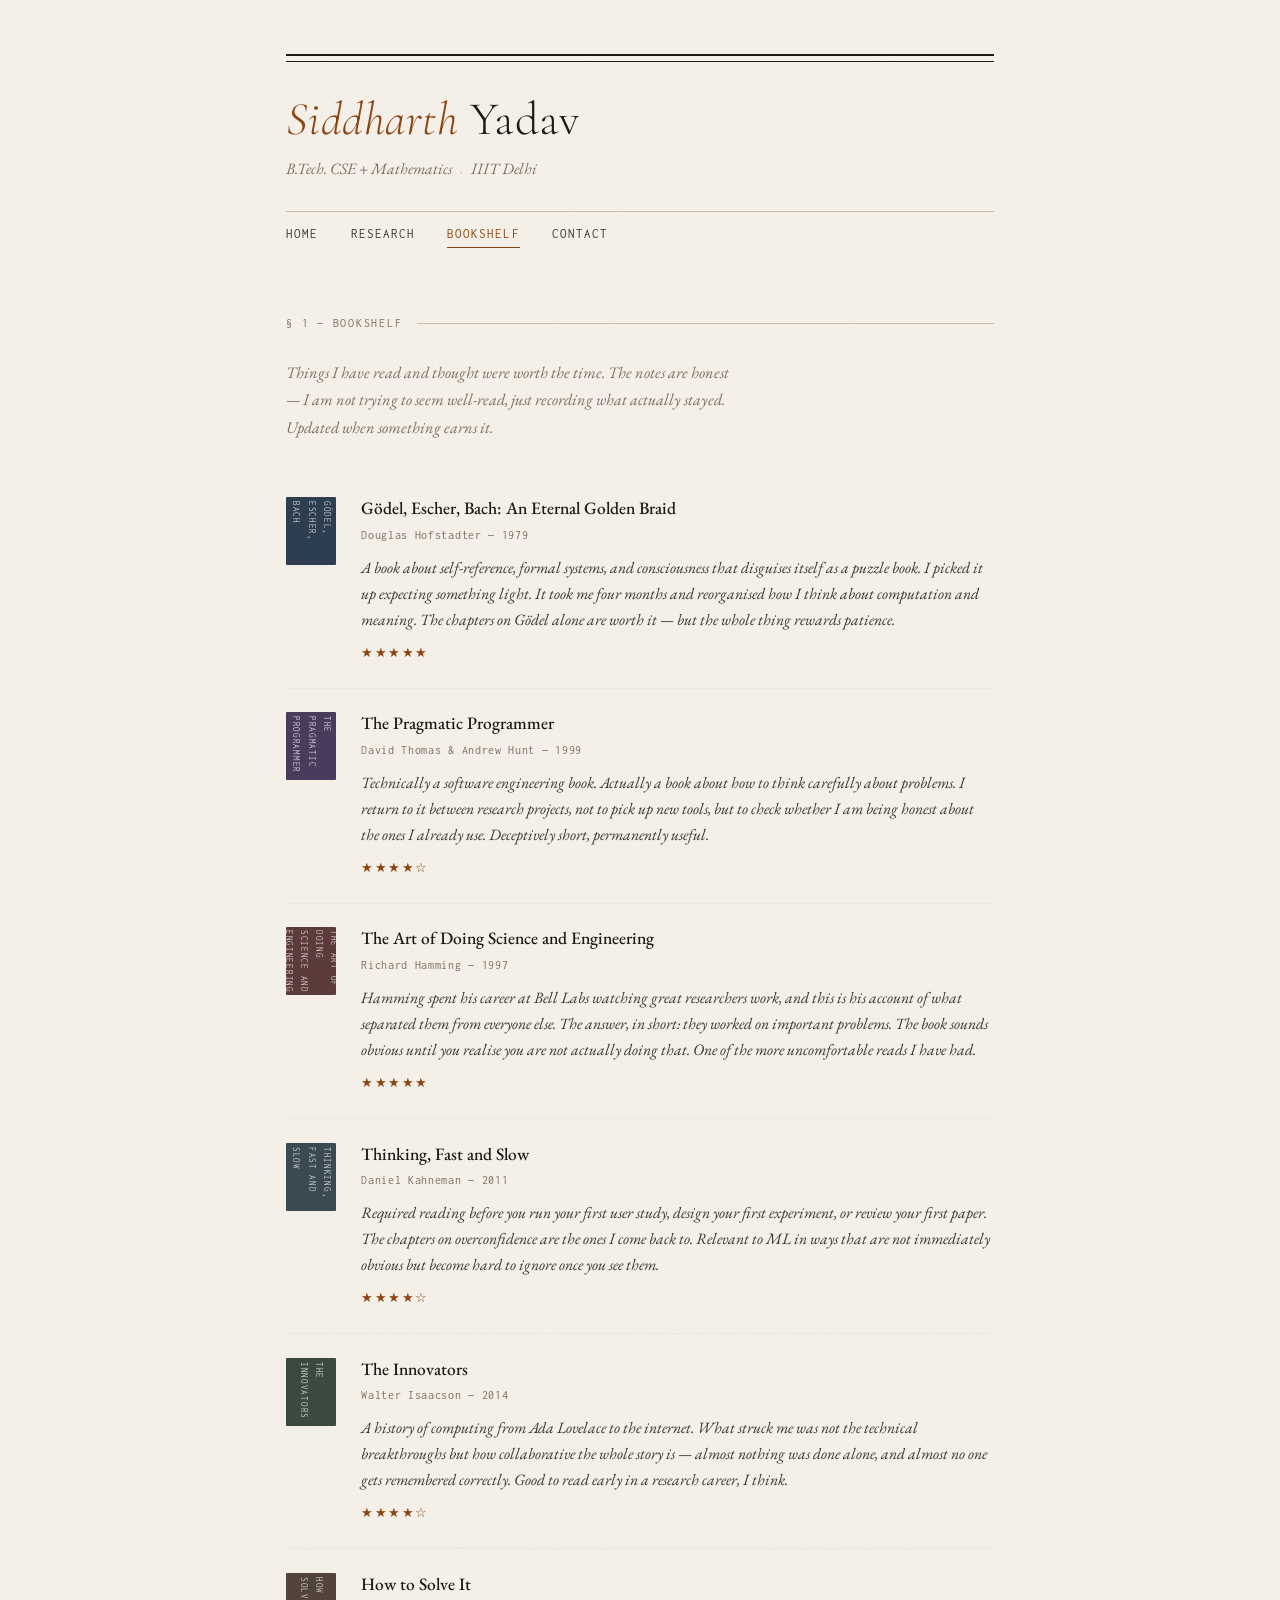
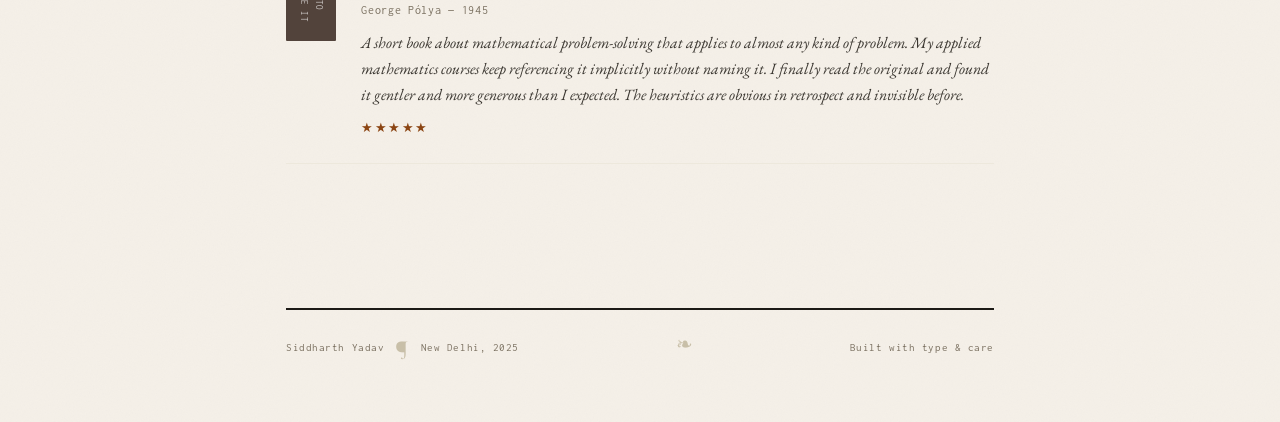
==== bookshelf.html @ 55d3227c "initial commit" ====
<!DOCTYPE html>
<html lang="en">
<head>
  <meta charset="UTF-8" />
  <meta name="viewport" content="width=device-width, initial-scale=1.0" />
  <title>Bookshelf — Siddharth Yadav</title>
  <link rel="stylesheet" href="style.css" />
</head>
<body>
<div class="page">

  <script src="header.js"></script>

  <main>

    <section class="section anim-1">
      <div class="section-label">§ 1 — Bookshelf</div>
      <p class="bookshelf-intro">Things I have read and thought were worth the time. The notes are honest — I am not trying to seem well-read, just recording what actually stayed. Updated when something earns it.</p>

      <ul class="book-list">
        <li class="book-entry">
          <div class="book-spine" style="background:#2c3e50;">Gödel, Escher, Bach</div>
          <div>
            <div class="book-title">Gödel, Escher, Bach: An Eternal Golden Braid</div>
            <div class="book-author">Douglas Hofstadter — 1979</div>
            <div class="book-note">A book about self-reference, formal systems, and consciousness that disguises itself as a puzzle book. I picked it up expecting something light. It took me four months and reorganised how I think about computation and meaning. The chapters on Gödel alone are worth it — but the whole thing rewards patience.</div>
            <div class="book-stars">★★★★★</div>
          </div>
        </li>
        <li class="book-entry">
          <div class="book-spine" style="background:#4a3b5c;">The Pragmatic Programmer</div>
          <div>
            <div class="book-title">The Pragmatic Programmer</div>
            <div class="book-author">David Thomas &amp; Andrew Hunt — 1999</div>
            <div class="book-note">Technically a software engineering book. Actually a book about how to think carefully about problems. I return to it between research projects, not to pick up new tools, but to check whether I am being honest about the ones I already use. Deceptively short, permanently useful.</div>
            <div class="book-stars">★★★★☆</div>
          </div>
        </li>
        <li class="book-entry">
          <div class="book-spine" style="background:#5c3b3b;">The Art of Doing Science and Engineering</div>
          <div>
            <div class="book-title">The Art of Doing Science and Engineering</div>
            <div class="book-author">Richard Hamming — 1997</div>
            <div class="book-note">Hamming spent his career at Bell Labs watching great researchers work, and this is his account of what separated them from everyone else. The answer, in short: they worked on important problems. The book sounds obvious until you realise you are not actually doing that. One of the more uncomfortable reads I have had.</div>
            <div class="book-stars">★★★★★</div>
          </div>
        </li>
        <li class="book-entry">
          <div class="book-spine" style="background:#3b4a52;">Thinking, Fast and Slow</div>
          <div>
            <div class="book-title">Thinking, Fast and Slow</div>
            <div class="book-author">Daniel Kahneman — 2011</div>
            <div class="book-note">Required reading before you run your first user study, design your first experiment, or review your first paper. The chapters on overconfidence are the ones I come back to. Relevant to ML in ways that are not immediately obvious but become hard to ignore once you see them.</div>
            <div class="book-stars">★★★★☆</div>
          </div>
        </li>
        <li class="book-entry">
          <div class="book-spine" style="background:#3b4a3e;">The Innovators</div>
          <div>
            <div class="book-title">The Innovators</div>
            <div class="book-author">Walter Isaacson — 2014</div>
            <div class="book-note">A history of computing from Ada Lovelace to the internet. What struck me was not the technical breakthroughs but how collaborative the whole story is — almost nothing was done alone, and almost no one gets remembered correctly. Good to read early in a research career, I think.</div>
            <div class="book-stars">★★★★☆</div>
          </div>
        </li>
        <li class="book-entry">
          <div class="book-spine" style="background:#52433b;">How to Solve It</div>
          <div>
            <div class="book-title">How to Solve It</div>
            <div class="book-author">George Pólya — 1945</div>
            <div class="book-note">A short book about mathematical problem-solving that applies to almost any kind of problem. My applied mathematics courses keep referencing it implicitly without naming it. I finally read the original and found it gentler and more generous than I expected. The heuristics are obvious in retrospect and invisible before.</div>
            <div class="book-stars">★★★★★</div>
          </div>
        </li>
      </ul>
    </section>

  </main>

  <footer class="site-footer">
    <span>Siddharth Yadav <span class="ornament">¶</span> New Delhi, 2025</span>
    <span class="footer-ornament">❧</span>
    <span>Built with type &amp; care</span>
  </footer>

</div>
</body>
</html>
---- style.css ----
@import url('https://fonts.googleapis.com/css2?family=EB+Garamond:ital,wght@0,400;0,500;0,600;1,400;1,500&family=Cormorant+Garamond:ital,wght@0,300;0,400;0,600;1,300;1,400&family=Inconsolata:wght@400;500&display=swap');

:root {
  --cream:    #f5f0e8;
  --cream-dk: #ede8dc;
  --ink:      #1c1a16;
  --ink-lt:   #3a3630;
  --ink-muted:#7a7060;
  --rule:     #c8bfa8;
  --accent:   #8b4513;
  --serif:    'EB Garamond', Georgia, serif;
  --display:  'Cormorant Garamond', Georgia, serif;
  --mono:     'Inconsolata', monospace;
}

*, *::before, *::after { box-sizing: border-box; margin: 0; padding: 0; }
html { font-size: 18px; scroll-behavior: smooth; }

body {
  background-color: var(--cream);
  color: var(--ink);
  font-family: var(--serif);
  line-height: 1.75;
  background-image: url("data:image/svg+xml,%3Csvg xmlns='http://www.w3.org/2000/svg' width='300' height='300'%3E%3Cfilter id='noise'%3E%3CfeTurbulence type='fractalNoise' baseFrequency='0.75' numOctaves='4' stitchTiles='stitch'/%3E%3CfeColorMatrix type='saturate' values='0'/%3E%3C/filter%3E%3Crect width='300' height='300' filter='url(%23noise)' opacity='0.035'/%3E%3C/svg%3E");
  min-height: 100vh;
}

/* ── LAYOUT ── */
.page { max-width: 780px; margin: 0 auto; padding: 0 2rem; }

.top-rule      { border: none; border-top: 2.5px solid var(--ink); margin: 3rem 0 0; }
.top-rule-thin { border: none; border-top: 1px solid var(--ink); margin: 0.25rem 0 0; }

/* ── SITE HEADER (shared across all pages) ── */
.site-header {
  padding: 1.8rem 0 0;
}
.site-header-inner {
  display: grid;
  grid-template-columns: 1fr auto;
  align-items: start;
  gap: 1.5rem;
  padding-bottom: 1.2rem;
}
.masthead-name {
  font-family: var(--display);
  font-size: 2.6rem;
  font-weight: 300;
  letter-spacing: 0.01em;
  line-height: 1.1;
  text-decoration: none;
  color: var(--ink);
  display: block;
}
.masthead-name em { font-style: italic; color: var(--accent); }
.masthead-tagline { font-size: 0.88rem; color: var(--ink-muted); font-style: italic; margin-top: 0.35rem; }
.masthead-meta {
  font-family: var(--mono);
  font-size: 0.68rem;
  color: var(--ink-muted);
  line-height: 1.9;
  margin-top: 1.1rem;
}

/* Portrait */
.portrait-wrap { display: flex; flex-direction: column; align-items: center; gap: 0.45rem; }
.portrait-box {
  width: 168px; height: 228px;
  border: 1px solid var(--rule);
  overflow: hidden;
  flex-shrink: 0;
}
.portrait-box img { width: 100%; height: 100%; object-fit: cover; display: block; }

/* ── NAV ── */
.site-nav {
  border-top: 1px solid var(--rule);
  padding: 0.6rem 0;
  display: flex;
  gap: 1.8rem;
  flex-wrap: wrap;
  font-family: var(--mono);
  font-size: 0.72rem;
  letter-spacing: 0.08em;
  text-transform: uppercase;
  margin-bottom: 0;
}
.site-nav a { color: var(--ink-lt); text-decoration: none; transition: color 0.2s; }
.site-nav a:hover { color: var(--accent); }
.site-nav a.active { color: var(--accent); border-bottom: 1px solid var(--accent); padding-bottom: 2px; }

/* ── MAIN CONTENT ── */
main { padding: 3rem 0 5rem; }

/* ── SECTION LABEL ── */
.section-label {
  font-family: var(--mono);
  font-size: 0.65rem;
  letter-spacing: 0.15em;
  text-transform: uppercase;
  color: var(--ink-muted);
  margin-bottom: 1.4rem;
  display: flex;
  align-items: center;
  gap: 0.8rem;
}
.section-label::after { content: ''; flex: 1; height: 1px; background: var(--rule); }

.section { padding: 3rem 0 1rem; border-top: 1px solid var(--rule); }
.section:first-child { border-top: none; padding-top: 0; }

/* ── PROSE ── */
.prose { font-size: 1rem; line-height: 1.82; color: var(--ink-lt); max-width: 62ch; }
.prose p + p { margin-top: 1.1em; text-indent: 1.5em; }
.prose a { color: var(--accent); text-decoration: underline; text-decoration-thickness: 1px; text-underline-offset: 2px; }
.prose.drop-cap p:first-child::first-letter {
  font-family: var(--display);
  font-size: 3.8rem; font-weight: 600;
  float: left; line-height: 0.78;
  margin-right: 0.08em; margin-top: 0.12em;
  color: var(--ink);
}

/* ── NOW GRID ── */
.now-grid { display: grid; grid-template-columns: 1fr 1fr; gap: 2rem 3rem; margin-top: 1.2rem; }
.now-item-label { font-family: var(--mono); font-size: 0.65rem; letter-spacing: 0.12em; text-transform: uppercase; color: var(--ink-muted); margin-bottom: 0.4rem; }
.now-item-content { font-size: 0.95rem; color: var(--ink-lt); line-height: 1.7; font-style: italic; }
.now-item-content strong { font-style: normal; font-weight: 500; color: var(--ink); }
.now-item-content .topic { font-style: italic; color: var(--accent); font-weight: 500; }

/* ── NEWS ── */
.news-list { list-style: none; margin-top: 0.3rem; }
.news-list li {
  display: grid;
  grid-template-columns: 88px 1fr;
  gap: 0 1.4rem;
  padding: 0.85rem 0;
  border-bottom: 1px solid var(--cream-dk);
  align-items: baseline;
}
.news-date { font-family: var(--mono); font-size: 0.65rem; color: var(--ink-muted); white-space: nowrap; padding-top: 0.2rem; }
.news-text { font-size: 0.92rem; color: var(--ink-lt); line-height: 1.6; }
.news-text a { color: var(--accent); text-decoration: none; border-bottom: 1px solid var(--rule); transition: border-color 0.2s; }
.news-text a:hover { border-color: var(--accent); }
.news-tag {
  display: inline-block;
  font-family: var(--mono); font-size: 0.54rem;
  letter-spacing: 0.1em; text-transform: uppercase;
  color: var(--ink-muted); border: 1px solid var(--rule);
  padding: 0.1em 0.5em; margin-left: 0.4em;
  vertical-align: middle; position: relative; top: -1px;
}

/* ── JOURNEY TIMELINE ── */
.timeline {
  list-style: none;
  position: relative;
  margin-top: 0.8rem;
  padding-left: 0;
}
.tl-item {
  display: grid;
  grid-template-columns: 120px 12px 1fr;
  gap: 0 1.1rem;
  align-items: start;
  padding: 0.75rem 0;
  position: relative;
}
/* Seamless segment: runs from this dot's center to the next dot's center */
.tl-item:not(:last-child)::after {
  content: '';
  position: absolute;
  left: calc(120px + 1.1rem + 5px);
  top: calc(0.75rem + 0.3rem + 4.5px);        /* this dot center    */
  bottom: calc(-0.75rem - 0.3rem - 4.5px);     /* next dot center    */
  width: 1px;
  background: var(--rule);
}
/* Dashed accent segment from a future entry */
.tl-item:has(.tl-dot--future):not(:last-child)::after {
  background: repeating-linear-gradient(
    to bottom,
    var(--rule) 0px,
    var(--rule) 8px,
    transparent 8px,
    transparent 14px
  );
  border-left: none;
  width: 1px;
  left: calc(120px + 1.1rem + 5px);
}
.tl-year {
  font-family: var(--mono);
  font-size: 0.64rem;
  color: var(--ink-muted);
  text-align: right;
  padding-top: 0.2rem;
  letter-spacing: 0.04em;
  white-space: nowrap;
}
.tl-dot {
  width: 9px;
  height: 9px;
  border-radius: 50%;
  background: var(--accent);
  margin-top: 0.3rem;
  position: relative;
  z-index: 1;
  flex-shrink: 0;
  justify-self: center;
}
/* Open dot = still ongoing */
.tl-dot--future {
  background: var(--cream);
  border: 1.5px solid var(--rule);
}
/* Accent ring = upcoming / future */
.tl-dot--open {
  width: 9px;
  height: 9px;
  background: var(--cream);
  border: 1.5px solid var(--accent);
}
.tl-body { padding-bottom: 0.2rem; }
.tl-role {
  font-size: 0.93rem;
  font-weight: 500;
  color: var(--ink);
  line-height: 1.4;
}
.tl-org {
  font-family: var(--mono);
  font-size: 0.64rem;
  letter-spacing: 0.06em;
  color: var(--accent);
  text-transform: uppercase;
  margin-top: 0.2rem;
}
.tl-desc {
  font-size: 0.83rem;
  color: var(--ink-muted);
  font-style: italic;
  margin-top: 0.35rem;
  line-height: 1.6;
}
.tl-desc a {
  color: var(--accent);
  text-decoration: none;
  border-bottom: 1px solid var(--rule);
  transition: border-color 0.2s;
}
.tl-desc a:hover { border-color: var(--accent); }

/* ── PUBLICATIONS ── */
.paper-list { list-style: none; margin-top: 0.5rem; }
.paper-list li {
  padding: 1.1rem 0; border-bottom: 1px solid var(--cream-dk);
  display: grid; grid-template-columns: auto 1fr; gap: 0 1.4rem;
}
.paper-year { font-family: var(--mono); font-size: 0.7rem; color: var(--ink-muted); padding-top: 0.25rem; white-space: nowrap; }
.paper-title { font-size: 0.97rem; color: var(--ink); font-weight: 500; line-height: 1.4; margin-bottom: 0.2rem; }
.paper-title a { color: inherit; text-decoration: none; border-bottom: 1px solid var(--rule); transition: border-color 0.2s, color 0.2s; }
.paper-title a:hover { color: var(--accent); border-color: var(--accent); }
.paper-meta { font-size: 0.78rem; color: var(--ink-muted); font-style: italic; }

/* ── BOOKSHELF ── */
.bookshelf-intro { font-size: 0.9rem; color: var(--ink-muted); font-style: italic; margin-bottom: 1.8rem; max-width: 56ch; line-height: 1.7; }
.book-list { list-style: none; }
.book-entry {
  padding: 1.3rem 0; border-bottom: 1px solid var(--cream-dk);
  display: grid; grid-template-columns: 50px 1fr; gap: 0 1.4rem; align-items: start;
}
.book-spine {
  width: 50px; height: 68px;
  display: flex; align-items: center; justify-content: center;
  font-family: var(--mono); font-size: 0.48rem;
  writing-mode: vertical-rl; text-orientation: mixed;
  letter-spacing: 0.08em; text-transform: uppercase;
  color: rgba(255,255,255,0.75); border-radius: 1px;
  padding: 4px 3px; overflow: hidden; flex-shrink: 0;
}
.book-title { font-weight: 500; color: var(--ink); font-size: 0.97rem; line-height: 1.3; }
.book-author { font-family: var(--mono); font-size: 0.64rem; color: var(--ink-muted); letter-spacing: 0.06em; margin: 0.25rem 0 0.55rem; }
.book-note { font-size: 0.88rem; color: var(--ink-lt); line-height: 1.65; font-style: italic; }
.book-stars { color: var(--accent); font-size: 0.72rem; letter-spacing: 0.12em; margin-top: 0.5rem; }

/* ── CONTACT ── */
.contact-block { display: flex; flex-direction: column; gap: 0.5rem; margin-top: 0.5rem; }
.contact-line { display: flex; align-items: baseline; gap: 1rem; font-size: 0.9rem; }
.contact-key { font-family: var(--mono); font-size: 0.65rem; letter-spacing: 0.1em; text-transform: uppercase; color: var(--ink-muted); width: 80px; flex-shrink: 0; }
.contact-val a { color: var(--accent); text-decoration: none; border-bottom: 1px solid transparent; transition: border-color 0.2s; }
.contact-val a:hover { border-color: var(--accent); }

/* ── FOOTER ── */
.site-footer {
  margin: 2rem 0 3rem;
  padding-top: 1rem;
  border-top: 2.5px solid var(--ink);
  display: flex;
  justify-content: space-between;
  align-items: baseline;
  font-family: var(--mono);
  font-size: 0.62rem;
  color: var(--ink-muted);
  letter-spacing: 0.05em;
}
.footer-ornament { font-family: var(--display); font-size: 1.1rem; color: var(--rule); }
.ornament { color: var(--rule); font-family: var(--display); font-size: 1.2rem; margin: 0 0.2em; vertical-align: middle; }

/* ── LINK BUTTON ── */
.text-link {
  font-family: var(--mono); font-size: 0.7rem; letter-spacing: 0.1em;
  text-transform: uppercase; text-decoration: none;
  border-bottom: 1px solid; padding-bottom: 2px;
  transition: opacity 0.2s;
}
.text-link:hover { opacity: 0.7; }
.text-link-accent { color: var(--accent); border-color: var(--accent); }
.text-link-muted  { color: var(--ink-muted); border-color: var(--rule); }

/* ── ANIMATIONS ── */
@keyframes fadeUp {
  from { opacity: 0; transform: translateY(12px); }
  to   { opacity: 1; transform: translateY(0); }
}
.site-header { animation: fadeUp 0.6s ease both; }
.site-nav    { animation: fadeUp 0.6s 0.08s ease both; }
.anim-1 { animation: fadeUp 0.6s 0.14s ease both; }
.anim-2 { animation: fadeUp 0.6s 0.22s ease both; }
.anim-3 { animation: fadeUp 0.6s 0.30s ease both; }
.anim-4 { animation: fadeUp 0.6s 0.38s ease both; }

/* ── RESPONSIVE ── */
@media (max-width: 600px) {
  html { font-size: 16px; }
  .site-header-inner { grid-template-columns: 1fr; }
  .portrait-wrap { flex-direction: row; align-items: center; gap: 1rem; margin-top: 1rem; }
  .now-grid { grid-template-columns: 1fr; }
  .cv-list li { grid-template-columns: 1fr; }
  .cv-period { margin-bottom: 0.1rem; }
  .news-list li { grid-template-columns: 1fr; gap: 0.15rem 0; }
  .book-entry { grid-template-columns: 1fr; }
  .book-spine { display: none; }
  .site-footer { flex-direction: column; gap: 0.5rem; }
}
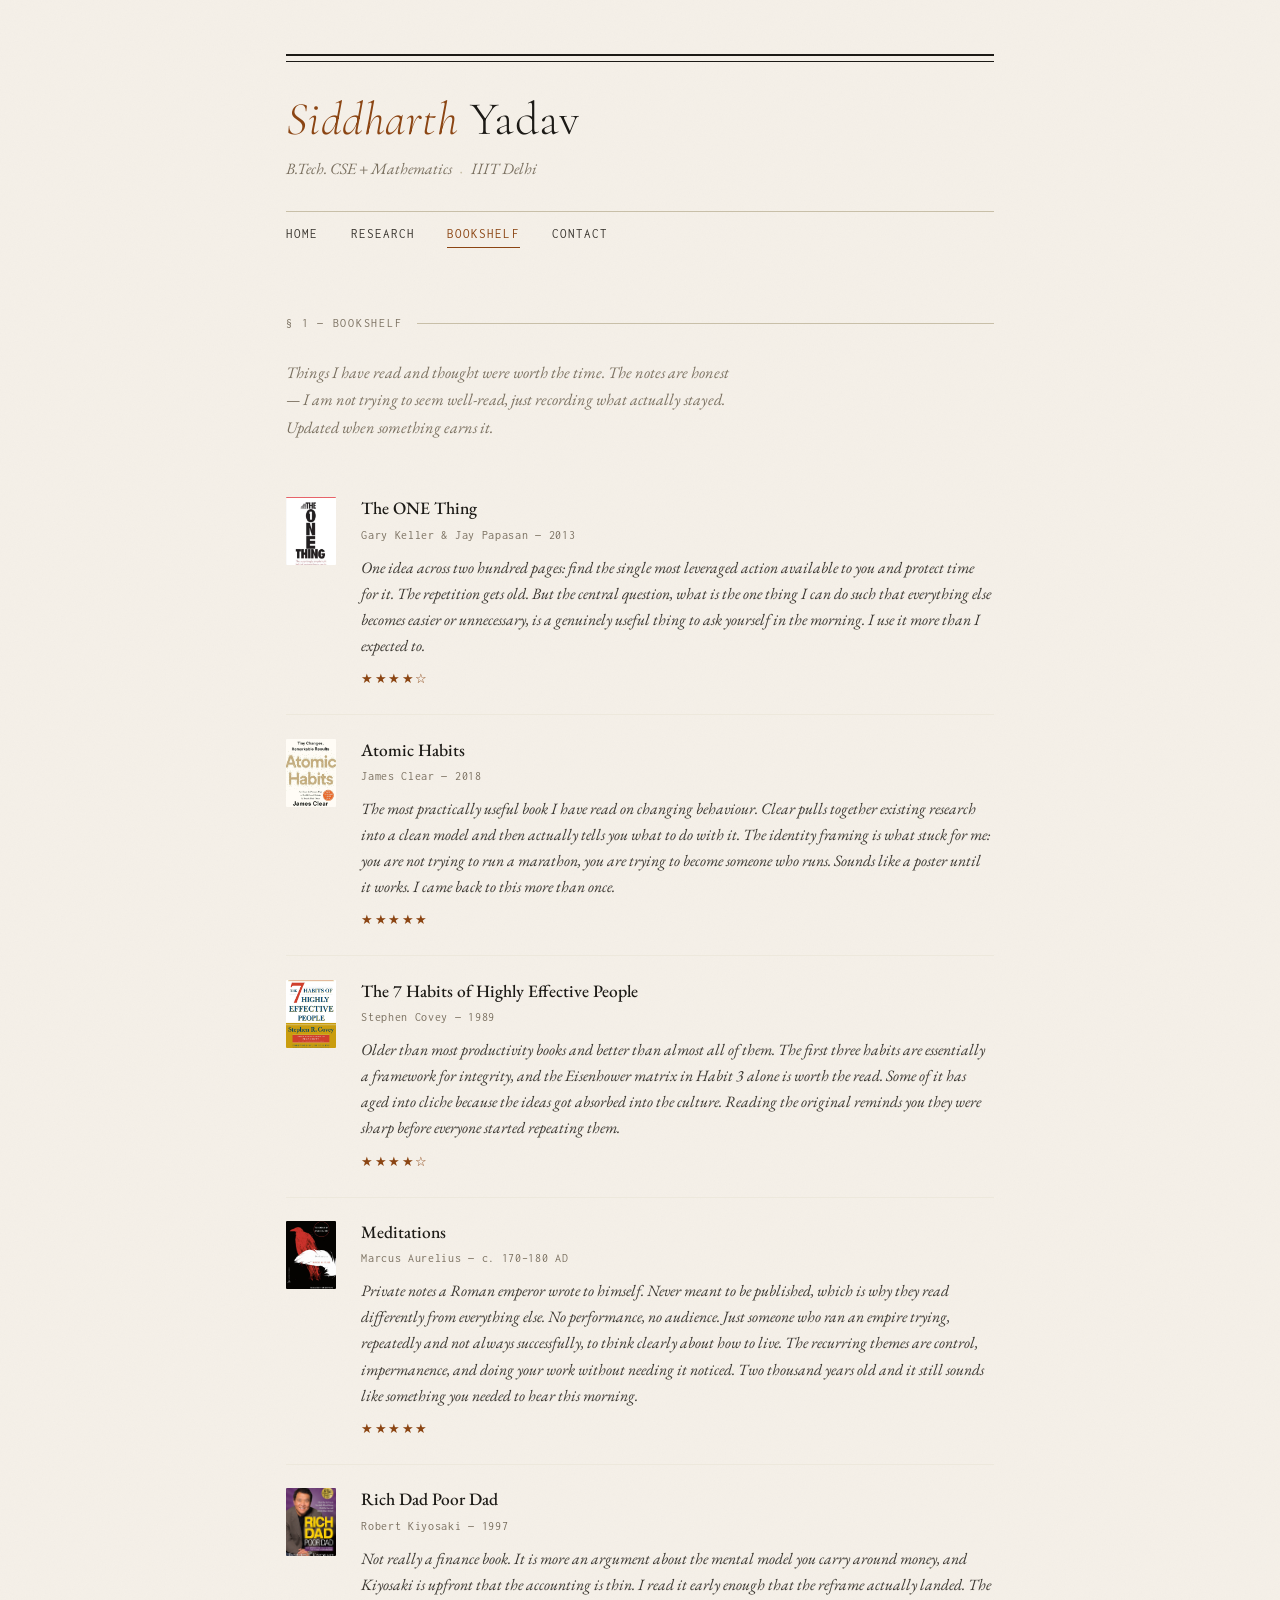
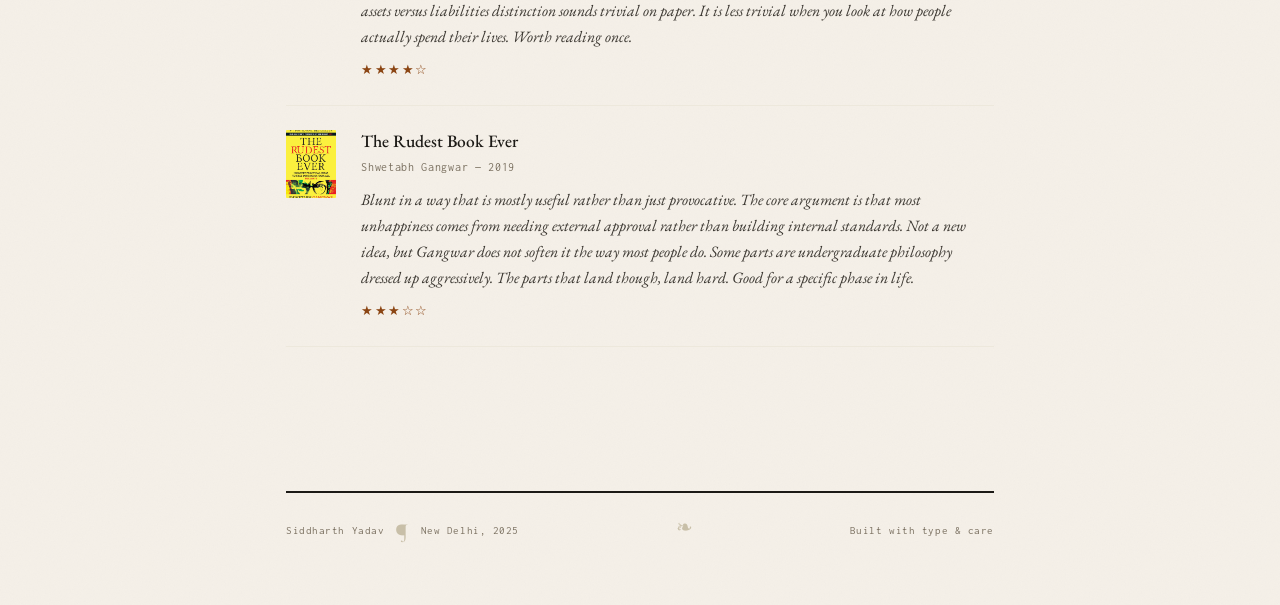
==== commit 77a60134: "added book covers and fixed links" ====
--- a/bookshelf.html
+++ b/bookshelf.html
@@ -1,88 +1,159 @@
-<!DOCTYPE html>
+<!doctype html>
 <html lang="en">
-<head>
-  <meta charset="UTF-8" />
-  <meta name="viewport" content="width=device-width, initial-scale=1.0" />
-  <title>Bookshelf — Siddharth Yadav</title>
-  <link rel="stylesheet" href="style.css" />
-</head>
-<body>
-<div class="page">
+  <head>
+    <meta charset="UTF-8" />
+    <meta name="viewport" content="width=device-width, initial-scale=1.0" />
+    <title>Bookshelf — Siddharth Yadav</title>
+    <link rel="stylesheet" href="style.css" />
+  </head>
+  <body>
+    <div class="page">
+      <script src="header.js"></script>
 
-  <script src="header.js"></script>
+      <main>
+        <section class="section anim-1">
+          <div class="section-label">§ 1 — Bookshelf</div>
+          <p class="bookshelf-intro">
+            Things I have read and thought were worth the time. The notes are
+            honest — I am not trying to seem well-read, just recording what
+            actually stayed. Updated when something earns it.
+          </p>
 
-  <main>
+          <ul class="book-list">
+            <li class="book-entry">
+              <div class="book-spine has-cover" style="background-image: url('books/the_one_thing.png');" aria-label="The ONE Thing">
+                The ONE Thing
+              </div>
+              <div>
+                <div class="book-title">The ONE Thing</div>
+                <div class="book-author">
+                  Gary Keller &amp; Jay Papasan — 2013
+                </div>
+                <div class="book-note">
+                  One idea across two hundred pages: find the single most
+                  leveraged action available to you and protect time for it. The
+                  repetition gets old. But the central question, what is the one
+                  thing I can do such that everything else becomes easier or
+                  unnecessary, is a genuinely useful thing to ask yourself in
+                  the morning. I use it more than I expected to.
+                </div>
+                <div class="book-stars">★★★★☆</div>
+              </div>
+            </li>
 
-    <section class="section anim-1">
-      <div class="section-label">§ 1 — Bookshelf</div>
-      <p class="bookshelf-intro">Things I have read and thought were worth the time. The notes are honest — I am not trying to seem well-read, just recording what actually stayed. Updated when something earns it.</p>
+            <li class="book-entry">
+              <div class="book-spine has-cover" style="background-image: url('books/atomic_habits.png');" aria-label="Atomic Habits">
+                Atomic Habits
+              </div>
+              <div>
+                <div class="book-title">Atomic Habits</div>
+                <div class="book-author">James Clear — 2018</div>
+                <div class="book-note">
+                  The most practically useful book I have read on changing
+                  behaviour. Clear pulls together existing research into a clean
+                  model and then actually tells you what to do with it. The
+                  identity framing is what stuck for me: you are not trying to
+                  run a marathon, you are trying to become someone who runs.
+                  Sounds like a poster until it works. I came back to this more
+                  than once.
+                </div>
+                <div class="book-stars">★★★★★</div>
+              </div>
+            </li>
 
-      <ul class="book-list">
-        <li class="book-entry">
-          <div class="book-spine" style="background:#2c3e50;">Gödel, Escher, Bach</div>
-          <div>
-            <div class="book-title">Gödel, Escher, Bach: An Eternal Golden Braid</div>
-            <div class="book-author">Douglas Hofstadter — 1979</div>
-            <div class="book-note">A book about self-reference, formal systems, and consciousness that disguises itself as a puzzle book. I picked it up expecting something light. It took me four months and reorganised how I think about computation and meaning. The chapters on Gödel alone are worth it — but the whole thing rewards patience.</div>
-            <div class="book-stars">★★★★★</div>
-          </div>
-        </li>
-        <li class="book-entry">
-          <div class="book-spine" style="background:#4a3b5c;">The Pragmatic Programmer</div>
-          <div>
-            <div class="book-title">The Pragmatic Programmer</div>
-            <div class="book-author">David Thomas &amp; Andrew Hunt — 1999</div>
-            <div class="book-note">Technically a software engineering book. Actually a book about how to think carefully about problems. I return to it between research projects, not to pick up new tools, but to check whether I am being honest about the ones I already use. Deceptively short, permanently useful.</div>
-            <div class="book-stars">★★★★☆</div>
-          </div>
-        </li>
-        <li class="book-entry">
-          <div class="book-spine" style="background:#5c3b3b;">The Art of Doing Science and Engineering</div>
-          <div>
-            <div class="book-title">The Art of Doing Science and Engineering</div>
-            <div class="book-author">Richard Hamming — 1997</div>
-            <div class="book-note">Hamming spent his career at Bell Labs watching great researchers work, and this is his account of what separated them from everyone else. The answer, in short: they worked on important problems. The book sounds obvious until you realise you are not actually doing that. One of the more uncomfortable reads I have had.</div>
-            <div class="book-stars">★★★★★</div>
-          </div>
-        </li>
-        <li class="book-entry">
-          <div class="book-spine" style="background:#3b4a52;">Thinking, Fast and Slow</div>
-          <div>
-            <div class="book-title">Thinking, Fast and Slow</div>
-            <div class="book-author">Daniel Kahneman — 2011</div>
-            <div class="book-note">Required reading before you run your first user study, design your first experiment, or review your first paper. The chapters on overconfidence are the ones I come back to. Relevant to ML in ways that are not immediately obvious but become hard to ignore once you see them.</div>
-            <div class="book-stars">★★★★☆</div>
-          </div>
-        </li>
-        <li class="book-entry">
-          <div class="book-spine" style="background:#3b4a3e;">The Innovators</div>
-          <div>
-            <div class="book-title">The Innovators</div>
-            <div class="book-author">Walter Isaacson — 2014</div>
-            <div class="book-note">A history of computing from Ada Lovelace to the internet. What struck me was not the technical breakthroughs but how collaborative the whole story is — almost nothing was done alone, and almost no one gets remembered correctly. Good to read early in a research career, I think.</div>
-            <div class="book-stars">★★★★☆</div>
-          </div>
-        </li>
-        <li class="book-entry">
-          <div class="book-spine" style="background:#52433b;">How to Solve It</div>
-          <div>
-            <div class="book-title">How to Solve It</div>
-            <div class="book-author">George Pólya — 1945</div>
-            <div class="book-note">A short book about mathematical problem-solving that applies to almost any kind of problem. My applied mathematics courses keep referencing it implicitly without naming it. I finally read the original and found it gentler and more generous than I expected. The heuristics are obvious in retrospect and invisible before.</div>
-            <div class="book-stars">★★★★★</div>
-          </div>
-        </li>
-      </ul>
-    </section>
+            <li class="book-entry">
+              <div class="book-spine has-cover" style="background-image: url('books/7_habits_of_highly_effective_people.png');" aria-label="7 Habits of Highly Effective People">
+                7 Habits of Highly Effective People
+              </div>
+              <div>
+                <div class="book-title">
+                  The 7 Habits of Highly Effective People
+                </div>
+                <div class="book-author">Stephen Covey — 1989</div>
+                <div class="book-note">
+                  Older than most productivity books and better than almost all
+                  of them. The first three habits are essentially a framework
+                  for integrity, and the Eisenhower matrix in Habit 3 alone is
+                  worth the read. Some of it has aged into cliche because the
+                  ideas got absorbed into the culture. Reading the original
+                  reminds you they were sharp before everyone started repeating
+                  them.
+                </div>
+                <div class="book-stars">★★★★☆</div>
+              </div>
+            </li>
 
-  </main>
+            <li class="book-entry">
+              <div class="book-spine has-cover" style="background-image: url('books/meditations.png');" aria-label="Meditations">
+                Meditations
+              </div>
+              <div>
+                <div class="book-title">Meditations</div>
+                <div class="book-author">Marcus Aurelius — c. 170–180 AD</div>
+                <div class="book-note">
+                  Private notes a Roman emperor wrote to himself. Never meant to
+                  be published, which is why they read differently from
+                  everything else. No performance, no audience. Just someone who
+                  ran an empire trying, repeatedly and not always successfully,
+                  to think clearly about how to live. The recurring themes are
+                  control, impermanence, and doing your work without needing it
+                  noticed. Two thousand years old and it still sounds like
+                  something you needed to hear this morning.
+                </div>
+                <div class="book-stars">★★★★★</div>
+              </div>
+            </li>
 
-  <footer class="site-footer">
-    <span>Siddharth Yadav <span class="ornament">¶</span> New Delhi, 2025</span>
-    <span class="footer-ornament">❧</span>
-    <span>Built with type &amp; care</span>
-  </footer>
+            <li class="book-entry">
+              <div class="book-spine has-cover" style="background-image: url('books/rich_dad_poor_dad.png');" aria-label="Rich Dad Poor Dad">
+                Rich Dad Poor Dad
+              </div>
+              <div>
+                <div class="book-title">Rich Dad Poor Dad</div>
+                <div class="book-author">Robert Kiyosaki — 1997</div>
+                <div class="book-note">
+                  Not really a finance book. It is more an argument about the
+                  mental model you carry around money, and Kiyosaki is upfront
+                  that the accounting is thin. I read it early enough that the
+                  reframe actually landed. The assets versus liabilities
+                  distinction sounds trivial on paper. It is less trivial when
+                  you look at how people actually spend their lives. Worth
+                  reading once.
+                </div>
+                <div class="book-stars">★★★★☆</div>
+              </div>
+            </li>
 
-</div>
-</body>
+            <li class="book-entry">
+              <div class="book-spine has-cover" style="background-image: url('books/rudest_book_ever.png');" aria-label="The Rudest Book Ever">
+                The Rudest Book Ever
+              </div>
+              <div>
+                <div class="book-title">The Rudest Book Ever</div>
+                <div class="book-author">Shwetabh Gangwar — 2019</div>
+                <div class="book-note">
+                  Blunt in a way that is mostly useful rather than just
+                  provocative. The core argument is that most unhappiness comes
+                  from needing external approval rather than building internal
+                  standards. Not a new idea, but Gangwar does not soften it the
+                  way most people do. Some parts are undergraduate philosophy
+                  dressed up aggressively. The parts that land though, land
+                  hard. Good for a specific phase in life.
+                </div>
+                <div class="book-stars">★★★☆☆</div>
+              </div>
+            </li>
+          </ul>
+        </section>
+      </main>
+
+      <footer class="site-footer">
+        <span
+          >Siddharth Yadav <span class="ornament">¶</span> New Delhi, 2025</span
+        >
+        <span class="footer-ornament">❧</span>
+        <span>Built with type &amp; care</span>
+      </footer>
+    </div>
+  </body>
 </html>
--- a/style.css
+++ b/style.css
@@ -278,7 +278,11 @@
   letter-spacing: 0.08em; text-transform: uppercase;
   color: rgba(255,255,255,0.75); border-radius: 1px;
   padding: 4px 3px; overflow: hidden; flex-shrink: 0;
-}
+  background-size: cover;
+  background-position: center;
+  background-repeat: no-repeat;
+}
+.book-spine.has-cover { color: transparent; }
 .book-title { font-weight: 500; color: var(--ink); font-size: 0.97rem; line-height: 1.3; }
 .book-author { font-family: var(--mono); font-size: 0.64rem; color: var(--ink-muted); letter-spacing: 0.06em; margin: 0.25rem 0 0.55rem; }
 .book-note { font-size: 0.88rem; color: var(--ink-lt); line-height: 1.65; font-style: italic; }
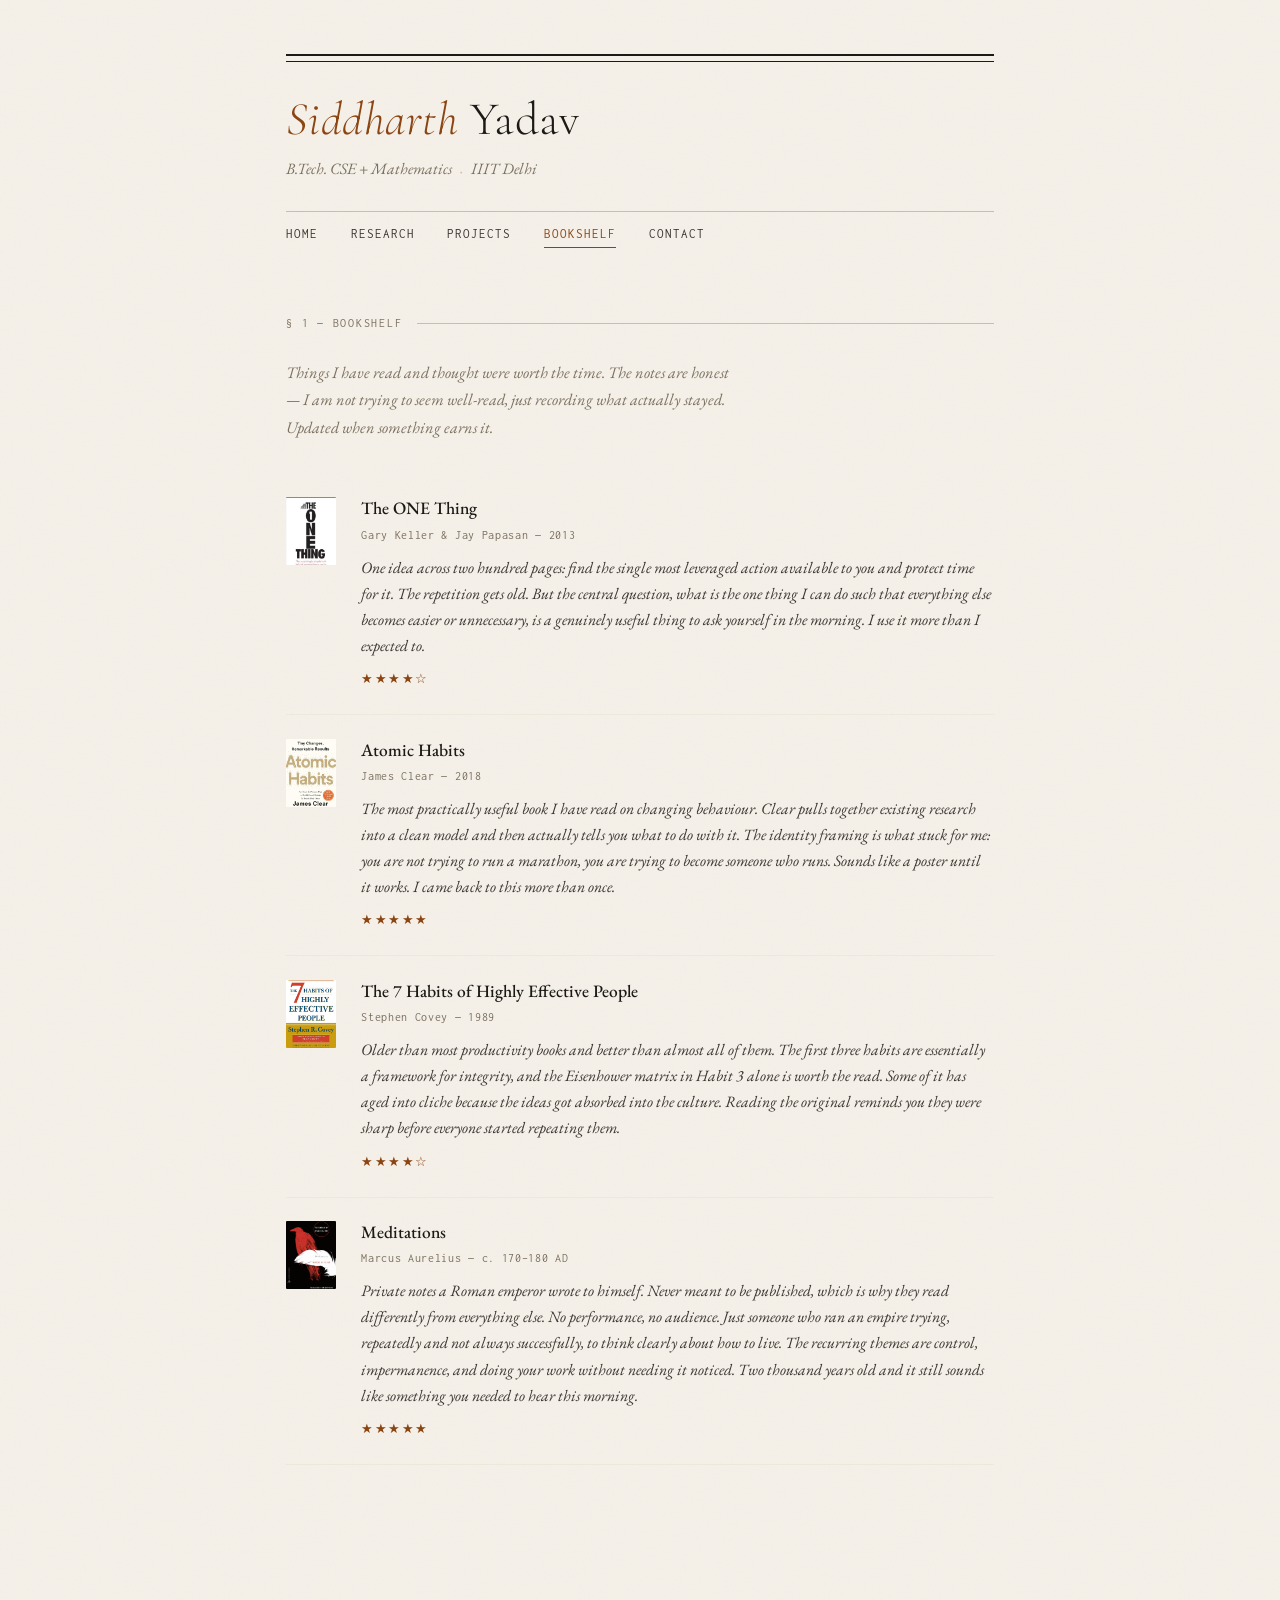
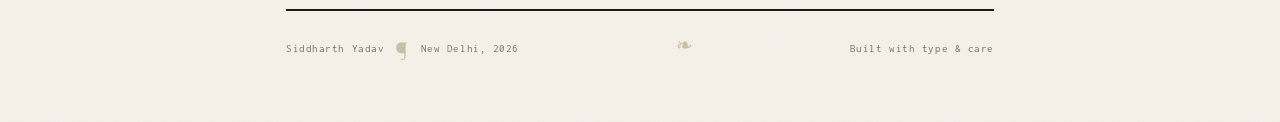
==== commit 133f931d: "added project page" ====
--- a/bookshelf.html
+++ b/bookshelf.html
@@ -103,57 +103,11 @@
                 <div class="book-stars">★★★★★</div>
               </div>
             </li>
-
-            <li class="book-entry">
-              <div class="book-spine has-cover" style="background-image: url('books/rich_dad_poor_dad.png');" aria-label="Rich Dad Poor Dad">
-                Rich Dad Poor Dad
-              </div>
-              <div>
-                <div class="book-title">Rich Dad Poor Dad</div>
-                <div class="book-author">Robert Kiyosaki — 1997</div>
-                <div class="book-note">
-                  Not really a finance book. It is more an argument about the
-                  mental model you carry around money, and Kiyosaki is upfront
-                  that the accounting is thin. I read it early enough that the
-                  reframe actually landed. The assets versus liabilities
-                  distinction sounds trivial on paper. It is less trivial when
-                  you look at how people actually spend their lives. Worth
-                  reading once.
-                </div>
-                <div class="book-stars">★★★★☆</div>
-              </div>
-            </li>
-
-            <li class="book-entry">
-              <div class="book-spine has-cover" style="background-image: url('books/rudest_book_ever.png');" aria-label="The Rudest Book Ever">
-                The Rudest Book Ever
-              </div>
-              <div>
-                <div class="book-title">The Rudest Book Ever</div>
-                <div class="book-author">Shwetabh Gangwar — 2019</div>
-                <div class="book-note">
-                  Blunt in a way that is mostly useful rather than just
-                  provocative. The core argument is that most unhappiness comes
-                  from needing external approval rather than building internal
-                  standards. Not a new idea, but Gangwar does not soften it the
-                  way most people do. Some parts are undergraduate philosophy
-                  dressed up aggressively. The parts that land though, land
-                  hard. Good for a specific phase in life.
-                </div>
-                <div class="book-stars">★★★☆☆</div>
-              </div>
-            </li>
           </ul>
         </section>
       </main>
 
-      <footer class="site-footer">
-        <span
-          >Siddharth Yadav <span class="ornament">¶</span> New Delhi, 2025</span
-        >
-        <span class="footer-ornament">❧</span>
-        <span>Built with type &amp; care</span>
-      </footer>
+
     </div>
   </body>
 </html>
--- a/style.css
+++ b/style.css
@@ -170,7 +170,7 @@
 .tl-item:not(:last-child)::after {
   content: '';
   position: absolute;
-  left: calc(120px + 1.1rem + 5px);
+  left: calc(120px + 1.1rem + 5.5px);
   top: calc(0.75rem + 0.3rem + 4.5px);        /* this dot center    */
   bottom: calc(-0.75rem - 0.3rem - 4.5px);     /* next dot center    */
   width: 1px;
@@ -187,7 +187,7 @@
   );
   border-left: none;
   width: 1px;
-  left: calc(120px + 1.1rem + 5px);
+  left: calc(120px + 1.1rem + 5.5px);
 }
 .tl-year {
   font-family: var(--mono);
@@ -334,7 +334,6 @@
 .anim-3 { animation: fadeUp 0.6s 0.30s ease both; }
 .anim-4 { animation: fadeUp 0.6s 0.38s ease both; }
 
-/* ── RESPONSIVE ── */
 @media (max-width: 600px) {
   html { font-size: 16px; }
   .site-header-inner { grid-template-columns: 1fr; }
@@ -346,4 +345,123 @@
   .book-entry { grid-template-columns: 1fr; }
   .book-spine { display: none; }
   .site-footer { flex-direction: column; gap: 0.5rem; }
-}
+  .project-card { grid-template-columns: 1fr; }
+  .project-media { height: 180px; }
+}
+
+/* ── PROJECTS ── */
+.projects-intro {
+  font-size: 0.9rem;
+  color: var(--ink-muted);
+  font-style: italic;
+  margin-bottom: 1.8rem;
+  max-width: 56ch;
+  line-height: 1.7;
+}
+
+.project-list { list-style: none; }
+
+.project-card {
+  display: grid;
+  grid-template-columns: 220px 1fr;
+  gap: 0 1.8rem;
+  padding: 1.6rem 0;
+  border-bottom: 1px solid var(--cream-dk);
+  align-items: start;
+}
+
+.project-media {
+  width: 100%;
+  aspect-ratio: 16 / 10;
+  overflow: hidden;
+  border: 1px solid var(--rule);
+  background: var(--cream-dk);
+  flex-shrink: 0;
+}
+
+.project-media img,
+.project-media video {
+  width: 100%;
+  height: 100%;
+  object-fit: cover;
+  display: block;
+}
+
+/* Placeholder shown when no media is provided */
+.project-media-placeholder {
+  width: 100%;
+  height: 100%;
+  display: flex;
+  align-items: center;
+  justify-content: center;
+  font-family: var(--mono);
+  font-size: 0.6rem;
+  letter-spacing: 0.12em;
+  text-transform: uppercase;
+  color: var(--rule);
+}
+
+.project-body { display: flex; flex-direction: column; gap: 0.45rem; }
+
+.project-tags {
+  display: flex;
+  flex-wrap: wrap;
+  gap: 0.35rem;
+  margin-bottom: 0.1rem;
+}
+.project-tag {
+  font-family: var(--mono);
+  font-size: 0.54rem;
+  letter-spacing: 0.1em;
+  text-transform: uppercase;
+  color: var(--ink-muted);
+  border: 1px solid var(--rule);
+  padding: 0.1em 0.55em;
+}
+
+.project-title {
+  font-size: 1rem;
+  font-weight: 500;
+  color: var(--ink);
+  line-height: 1.35;
+  text-decoration: none;
+}
+a.project-title:hover { color: var(--accent); }
+
+.project-year {
+  font-family: var(--mono);
+  font-size: 0.62rem;
+  color: var(--ink-muted);
+  letter-spacing: 0.06em;
+}
+
+.project-desc {
+  font-size: 0.88rem;
+  color: var(--ink-lt);
+  font-style: italic;
+  line-height: 1.65;
+  margin-top: 0.2rem;
+}
+
+.project-links {
+  display: flex;
+  flex-wrap: wrap;
+  gap: 1rem;
+  margin-top: 0.6rem;
+}
+
+.project-link {
+  font-family: var(--mono);
+  font-size: 0.64rem;
+  letter-spacing: 0.1em;
+  text-transform: uppercase;
+  color: var(--ink-muted);
+  text-decoration: none;
+  border-bottom: 1px solid var(--rule);
+  padding-bottom: 1px;
+  transition: color 0.2s, border-color 0.2s;
+}
+.project-link:hover { color: var(--accent); border-color: var(--accent); }
+.project-link--accent { color: var(--accent); border-color: var(--accent); }
+.project-link--accent:hover { opacity: 0.75; }
+
